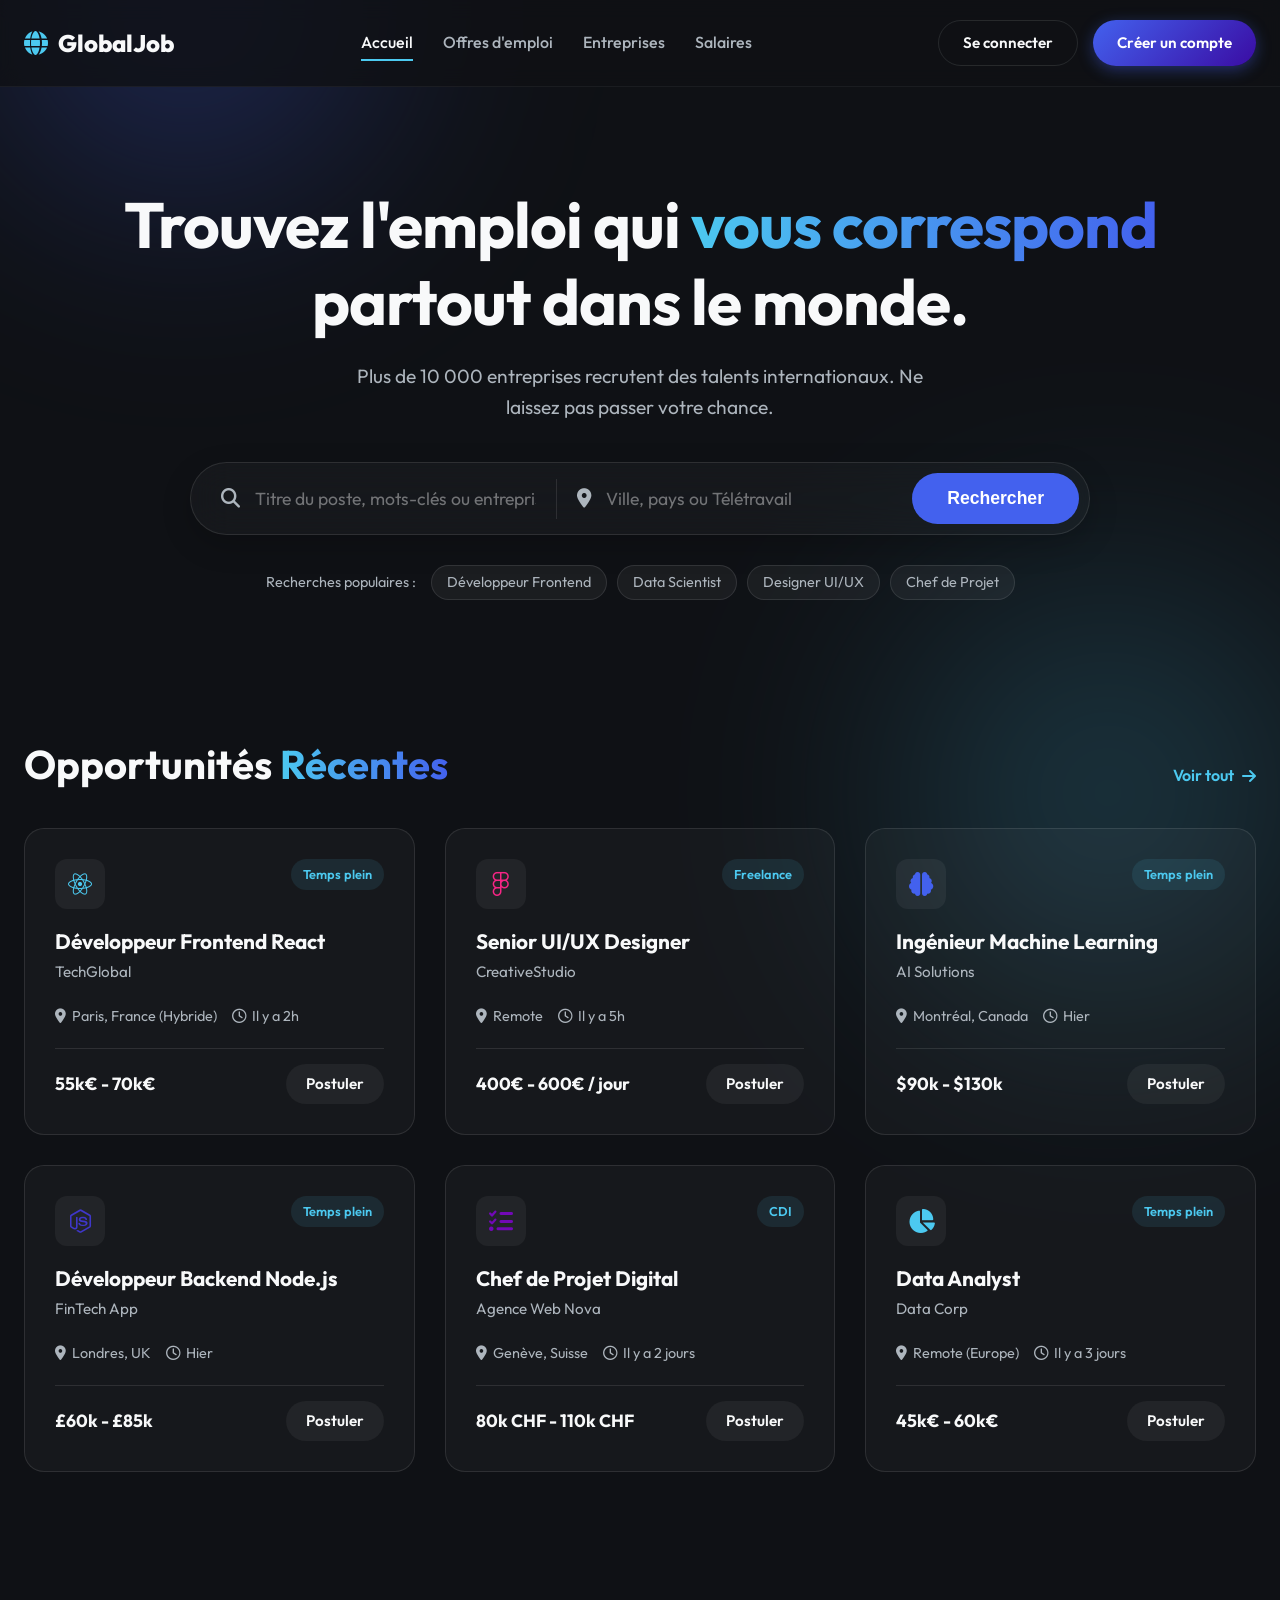
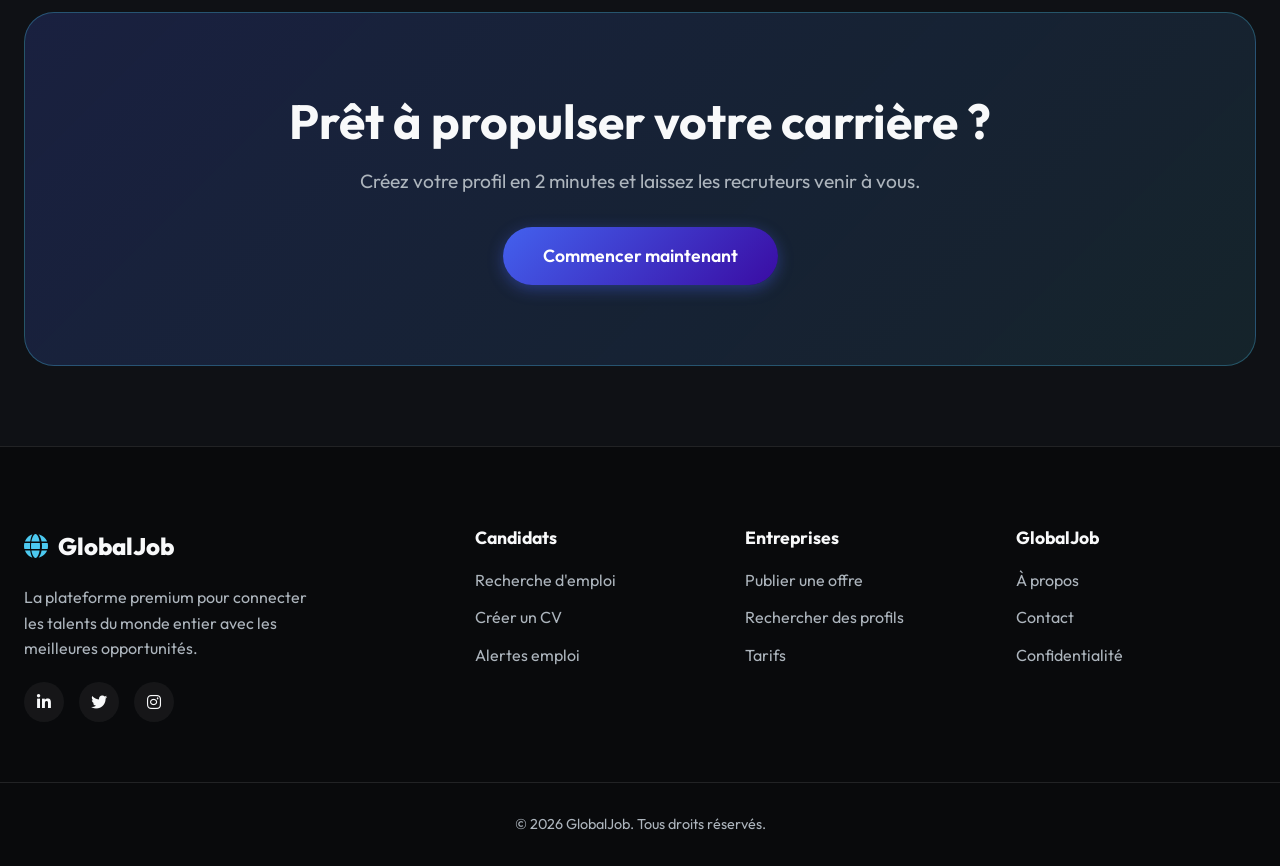
==== index.html @ 692766f7 "Initial commit: Projet de recherche d'emplois global (Frontend HTML/CSS/JS)" ====
<!DOCTYPE html>
<html lang="fr">
<head>
    <meta charset="UTF-8">
    <meta name="viewport" content="width=device-width, initial-scale=1.0">
    <title>GlobalJob - Trouvez l'emploi de vos rêves</title>
    <meta name="description" content="Plateforme premium de recherche d'emplois à l'échelle globale. Découvrez les meilleures opportunités de carrière.">
    
    <!-- Google Fonts: Outfit -->
    <link rel="preconnect" href="https://fonts.googleapis.com">
    <link rel="preconnect" href="https://fonts.gstatic.com" crossorigin>
    <link href="https://fonts.googleapis.com/css2?family=Outfit:wght@300;400;500;600;700;800&display=swap" rel="stylesheet">
    
    <!-- FontAwesome for Icons -->
    <link rel="stylesheet" href="https://cdnjs.cloudflare.com/ajax/libs/font-awesome/6.4.0/css/all.min.css">
    
    <!-- Custom CSS -->
    <link rel="stylesheet" href="styles.css">
</head>
<body>
    <div class="bg-glow glow-1"></div>
    <div class="bg-glow glow-2"></div>

    <header class="navbar">
        <div class="container nav-container">
            <a href="#" class="logo">
                <i class="fa-solid fa-globe"></i>
                <span>GlobalJob</span>
            </a>
            <nav class="nav-links">
                <a href="#" class="active">Accueil</a>
                <a href="#">Offres d'emploi</a>
                <a href="#">Entreprises</a>
                <a href="#">Salaires</a>
            </nav>
            <div class="nav-actions">
                <a href="#" class="btn btn-outline">Se connecter</a>
                <a href="#" class="btn btn-primary">Créer un compte</a>
            </div>
        </div>
    </header>

    <main>
        <section class="hero">
            <div class="container hero-container">
                <div class="hero-content">
                    <h1 class="hero-title">Trouvez l'emploi qui <span>vous correspond</span> partout dans le monde.</h1>
                    <p class="hero-subtitle">Plus de 10 000 entreprises recrutent des talents internationaux. Ne laissez pas passer votre chance.</p>
                    
                    <div class="search-container">
                        <form id="search-form" class="search-bar">
                            <div class="input-group">
                                <i class="fa-solid fa-magnifying-glass"></i>
                                <input type="text" id="job-title" placeholder="Titre du poste, mots-clés ou entreprise..." autocomplete="off">
                            </div>
                            <div class="divider"></div>
                            <div class="input-group">
                                <i class="fa-solid fa-location-dot"></i>
                                <input type="text" id="job-location" placeholder="Ville, pays ou Télétravail" autocomplete="off">
                            </div>
                            <button type="submit" class="btn btn-search">Rechercher</button>
                        </form>
                    </div>
                    
                    <div class="popular-searches">
                        <span>Recherches populaires :</span>
                        <div class="tags">
                            <span class="tag">Développeur Frontend</span>
                            <span class="tag">Data Scientist</span>
                            <span class="tag">Designer UI/UX</span>
                            <span class="tag">Chef de Projet</span>
                        </div>
                    </div>
                </div>
            </div>
        </section>

        <section class="jobs-section">
            <div class="container">
                <div class="section-header">
                    <h2>Opportunités <span>Récentes</span></h2>
                    <a href="#" class="view-all">Voir tout <i class="fa-solid fa-arrow-right"></i></a>
                </div>
                
                <div class="jobs-grid" id="jobs-container">
                    <!-- Job cards will be injected here by JS -->
                </div>
                
                <div id="loader" class="loader hidden">
                    <div class="spinner"></div>
                </div>
            </div>
        </section>

        <section class="cta-section">
            <div class="container">
                <div class="cta-card">
                    <div class="cta-content">
                        <h2>Prêt à propulser votre carrière ?</h2>
                        <p>Créez votre profil en 2 minutes et laissez les recruteurs venir à vous.</p>
                        <a href="#" class="btn btn-primary btn-large">Commencer maintenant</a>
                    </div>
                </div>
            </div>
        </section>
    </main>

    <footer>
        <div class="container footer-container">
            <div class="footer-brand">
                <a href="#" class="logo">
                    <i class="fa-solid fa-globe"></i>
                    <span>GlobalJob</span>
                </a>
                <p>La plateforme premium pour connecter les talents du monde entier avec les meilleures opportunités.</p>
                <div class="social-links">
                    <a href="#"><i class="fa-brands fa-linkedin-in"></i></a>
                    <a href="#"><i class="fa-brands fa-twitter"></i></a>
                    <a href="#"><i class="fa-brands fa-instagram"></i></a>
                </div>
            </div>
            <div class="footer-links">
                <div class="link-group">
                    <h3>Candidats</h3>
                    <a href="#">Recherche d'emploi</a>
                    <a href="#">Créer un CV</a>
                    <a href="#">Alertes emploi</a>
                </div>
                <div class="link-group">
                    <h3>Entreprises</h3>
                    <a href="#">Publier une offre</a>
                    <a href="#">Rechercher des profils</a>
                    <a href="#">Tarifs</a>
                </div>
                <div class="link-group">
                    <h3>GlobalJob</h3>
                    <a href="#">À propos</a>
                    <a href="#">Contact</a>
                    <a href="#">Confidentialité</a>
                </div>
            </div>
        </div>
        <div class="container footer-bottom">
            <p>&copy; 2026 GlobalJob. Tous droits réservés.</p>
        </div>
    </footer>

    <script src="script.js"></script>
</body>
</html>
---- styles.css ----
:root {
    --bg-dark: #0f1115;
    --bg-darker: #090a0c;
    --bg-card: rgba(255, 255, 255, 0.03);
    --bg-card-hover: rgba(255, 255, 255, 0.08);
    
    --primary: #4361ee;
    --primary-glow: rgba(67, 97, 238, 0.4);
    --accent: #4cc9f0;
    
    --text-main: #f8f9fa;
    --text-muted: #adb5bd;
    
    --border-color: rgba(255, 255, 255, 0.1);
    
    --transition-fast: 0.2s ease;
    --transition-normal: 0.3s cubic-bezier(0.175, 0.885, 0.32, 1.275);
    
    --font-main: 'Outfit', sans-serif;
}

* {
    margin: 0;
    padding: 0;
    box-sizing: border-box;
}

body {
    font-family: var(--font-main);
    background-color: var(--bg-dark);
    color: var(--text-main);
    line-height: 1.6;
    overflow-x: hidden;
    position: relative;
}

/* Background Glow Effects */
.bg-glow {
    position: absolute;
    border-radius: 50%;
    filter: blur(120px);
    z-index: -1;
    opacity: 0.5;
}

.glow-1 {
    top: -10%;
    left: -5%;
    width: 500px;
    height: 500px;
    background: radial-gradient(circle, var(--primary) 0%, transparent 70%);
}

.glow-2 {
    top: 20%;
    right: -10%;
    width: 600px;
    height: 600px;
    background: radial-gradient(circle, var(--accent) 0%, transparent 70%);
    opacity: 0.3;
}

.container {
    max-width: 1280px;
    margin: 0 auto;
    padding: 0 24px;
}

/* Typography */
h1, h2, h3 {
    line-height: 1.2;
    font-weight: 700;
}

h1 span, h2 span {
    background: linear-gradient(90deg, var(--accent), var(--primary));
    -webkit-background-clip: text;
    -webkit-text-fill-color: transparent;
}

a {
    text-decoration: none;
    color: inherit;
    transition: var(--transition-fast);
}

/* Buttons */
.btn {
    display: inline-flex;
    align-items: center;
    justify-content: center;
    padding: 10px 24px;
    border-radius: 50px;
    font-weight: 600;
    font-size: 0.95rem;
    cursor: pointer;
    transition: var(--transition-normal);
    border: none;
}

.btn-primary {
    background: linear-gradient(135deg, var(--primary), #3a0ca3);
    color: white;
    box-shadow: 0 4px 15px var(--primary-glow);
}

.btn-primary:hover {
    transform: translateY(-2px);
    box-shadow: 0 8px 25px var(--primary-glow);
}

.btn-outline {
    background: transparent;
    border: 1px solid var(--border-color);
    color: var(--text-main);
}

.btn-outline:hover {
    border-color: var(--text-main);
    background: rgba(255, 255, 255, 0.05);
}

/* Navbar */
.navbar {
    padding: 20px 0;
    position: sticky;
    top: 0;
    z-index: 100;
    backdrop-filter: blur(10px);
    -webkit-backdrop-filter: blur(10px);
    border-bottom: 1px solid rgba(255, 255, 255, 0.05);
    background: rgba(15, 17, 21, 0.8);
}

.nav-container {
    display: flex;
    justify-content: space-between;
    align-items: center;
}

.logo {
    display: flex;
    align-items: center;
    gap: 10px;
    font-size: 1.5rem;
    font-weight: 800;
}

.logo i {
    color: var(--accent);
}

.nav-links {
    display: flex;
    gap: 30px;
}

.nav-links a {
    color: var(--text-muted);
    font-weight: 500;
    position: relative;
}

.nav-links a:hover, .nav-links a.active {
    color: var(--text-main);
}

.nav-links a::after {
    content: '';
    position: absolute;
    bottom: -5px;
    left: 0;
    width: 0;
    height: 2px;
    background: var(--accent);
    transition: var(--transition-fast);
}

.nav-links a:hover::after, .nav-links a.active::after {
    width: 100%;
}

.nav-actions {
    display: flex;
    gap: 15px;
}

/* Hero Section */
.hero {
    padding: 100px 0 80px;
    text-align: center;
}

.hero-title {
    font-size: 4rem;
    margin-bottom: 20px;
    letter-spacing: -1px;
}

.hero-subtitle {
    font-size: 1.2rem;
    color: var(--text-muted);
    max-width: 600px;
    margin: 0 auto 40px;
}

/* Search Bar */
.search-container {
    max-width: 900px;
    margin: 0 auto 30px;
    background: var(--bg-card);
    border: 1px solid var(--border-color);
    border-radius: 60px;
    padding: 10px;
    backdrop-filter: blur(20px);
    box-shadow: 0 10px 30px rgba(0,0,0,0.2);
}

.search-bar {
    display: flex;
    align-items: center;
}

.input-group {
    display: flex;
    align-items: center;
    flex: 1;
    padding: 0 20px;
    gap: 15px;
}

.input-group i {
    color: var(--text-muted);
    font-size: 1.2rem;
}

.input-group input {
    background: transparent;
    border: none;
    color: var(--text-main);
    font-size: 1.1rem;
    width: 100%;
    font-family: inherit;
    outline: none;
}

.input-group input::placeholder {
    color: rgba(255, 255, 255, 0.4);
}

.divider {
    width: 1px;
    height: 40px;
    background: var(--border-color);
}

.btn-search {
    background: var(--primary);
    color: white;
    padding: 15px 35px;
    font-size: 1.1rem;
    border-radius: 50px;
}

.btn-search:hover {
    background: var(--accent);
    transform: scale(1.02);
}

.popular-searches {
    display: flex;
    align-items: center;
    justify-content: center;
    gap: 15px;
    color: var(--text-muted);
    font-size: 0.9rem;
}

.tags {
    display: flex;
    gap: 10px;
    flex-wrap: wrap;
}

.tag {
    background: rgba(255, 255, 255, 0.05);
    padding: 5px 15px;
    border-radius: 20px;
    border: 1px solid rgba(255, 255, 255, 0.1);
    cursor: pointer;
    transition: var(--transition-fast);
}

.tag:hover {
    background: rgba(255, 255, 255, 0.1);
    color: var(--text-main);
}

/* Jobs Section */
.jobs-section {
    padding: 60px 0;
}

.section-header {
    display: flex;
    justify-content: space-between;
    align-items: flex-end;
    margin-bottom: 40px;
}

.section-header h2 {
    font-size: 2.5rem;
}

.view-all {
    color: var(--accent);
    font-weight: 600;
    display: flex;
    align-items: center;
    gap: 8px;
}

.view-all:hover {
    gap: 12px;
}

.jobs-grid {
    display: grid;
    grid-template-columns: repeat(auto-fill, minmax(350px, 1fr));
    gap: 30px;
}

/* Job Card */
.job-card {
    background: var(--bg-card);
    border: 1px solid var(--border-color);
    border-radius: 20px;
    padding: 30px;
    transition: var(--transition-normal);
    position: relative;
    overflow: hidden;
    display: flex;
    flex-direction: column;
    gap: 20px;
}

.job-card::before {
    content: '';
    position: absolute;
    top: 0;
    left: 0;
    width: 4px;
    height: 0;
    background: var(--accent);
    transition: var(--transition-normal);
}

.job-card:hover {
    transform: translateY(-10px);
    background: var(--bg-card-hover);
    box-shadow: 0 20px 40px rgba(0, 0, 0, 0.3);
    border-color: rgba(255, 255, 255, 0.2);
}

.job-card:hover::before {
    height: 100%;
}

.job-header {
    display: flex;
    justify-content: space-between;
    align-items: flex-start;
}

.company-logo {
    width: 50px;
    height: 50px;
    border-radius: 12px;
    background: #fff;
    display: flex;
    align-items: center;
    justify-content: center;
    font-size: 1.5rem;
    color: var(--bg-dark);
}

.job-type {
    background: rgba(76, 201, 240, 0.1);
    color: var(--accent);
    padding: 5px 12px;
    border-radius: 20px;
    font-size: 0.8rem;
    font-weight: 600;
}

.job-info h3 {
    font-size: 1.3rem;
    margin-bottom: 5px;
}

.company-name {
    color: var(--text-muted);
    font-size: 0.95rem;
}

.job-meta {
    display: flex;
    gap: 15px;
    color: var(--text-muted);
    font-size: 0.9rem;
}

.job-meta span {
    display: flex;
    align-items: center;
    gap: 6px;
}

.job-footer {
    display: flex;
    justify-content: space-between;
    align-items: center;
    margin-top: auto;
    padding-top: 15px;
    border-top: 1px solid var(--border-color);
}

.salary {
    font-weight: 700;
    font-size: 1.1rem;
    color: var(--text-main);
}

.btn-apply {
    background: rgba(255, 255, 255, 0.05);
    padding: 8px 20px;
}

.job-card:hover .btn-apply {
    background: var(--primary);
    color: white;
}

/* CTA Section */
.cta-section {
    padding: 80px 0;
}

.cta-card {
    background: linear-gradient(135deg, rgba(67, 97, 238, 0.2), rgba(76, 201, 240, 0.1));
    border: 1px solid rgba(76, 201, 240, 0.3);
    border-radius: 30px;
    padding: 80px 40px;
    text-align: center;
    position: relative;
    overflow: hidden;
}

.cta-content {
    position: relative;
    z-index: 2;
}

.cta-card h2 {
    font-size: 3rem;
    margin-bottom: 15px;
}

.cta-card p {
    font-size: 1.2rem;
    color: var(--text-muted);
    margin-bottom: 30px;
}

.btn-large {
    padding: 15px 40px;
    font-size: 1.1rem;
}

/* Footer */
footer {
    background: var(--bg-darker);
    padding: 80px 0 30px;
    border-top: 1px solid var(--border-color);
}

.footer-container {
    display: grid;
    grid-template-columns: 1fr 2fr;
    gap: 60px;
    margin-bottom: 60px;
}

.footer-brand p {
    color: var(--text-muted);
    margin: 20px 0;
    max-width: 300px;
}

.social-links {
    display: flex;
    gap: 15px;
}

.social-links a {
    display: flex;
    align-items: center;
    justify-content: center;
    width: 40px;
    height: 40px;
    border-radius: 50%;
    background: rgba(255, 255, 255, 0.05);
    color: var(--text-main);
}

.social-links a:hover {
    background: var(--primary);
    transform: translateY(-3px);
}

.footer-links {
    display: grid;
    grid-template-columns: repeat(3, 1fr);
    gap: 30px;
}

.link-group h3 {
    font-size: 1.1rem;
    margin-bottom: 20px;
}

.link-group a {
    display: block;
    color: var(--text-muted);
    margin-bottom: 12px;
}

.link-group a:hover {
    color: var(--accent);
    transform: translateX(5px);
}

.footer-bottom {
    text-align: center;
    color: var(--text-muted);
    font-size: 0.9rem;
    padding-top: 30px;
    border-top: 1px solid var(--border-color);
}

/* Responsive Design */
@media (max-width: 992px) {
    .hero-title {
        font-size: 3rem;
    }
    .search-bar {
        flex-direction: column;
        border-radius: 20px;
        padding: 20px;
        gap: 15px;
    }
    .divider {
        width: 100%;
        height: 1px;
    }
    .btn-search {
        width: 100%;
    }
    .footer-container {
        grid-template-columns: 1fr;
    }
}

@media (max-width: 768px) {
    .nav-links {
        display: none;
    }
    .hero-title {
        font-size: 2.5rem;
    }
    .jobs-grid {
        grid-template-columns: 1fr;
    }
    .cta-card h2 {
        font-size: 2rem;
    }
    .footer-links {
        grid-template-columns: 1fr;
    }
}

/* Animations */
@keyframes fadeIn {
    from { opacity: 0; transform: translateY(20px); }
    to { opacity: 1; transform: translateY(0); }
}

.animate-fade-in {
    animation: fadeIn 0.6s cubic-bezier(0.175, 0.885, 0.32, 1.275) forwards;
}

.delay-1 { animation-delay: 0.1s; }
.delay-2 { animation-delay: 0.2s; }
.delay-3 { animation-delay: 0.3s; }
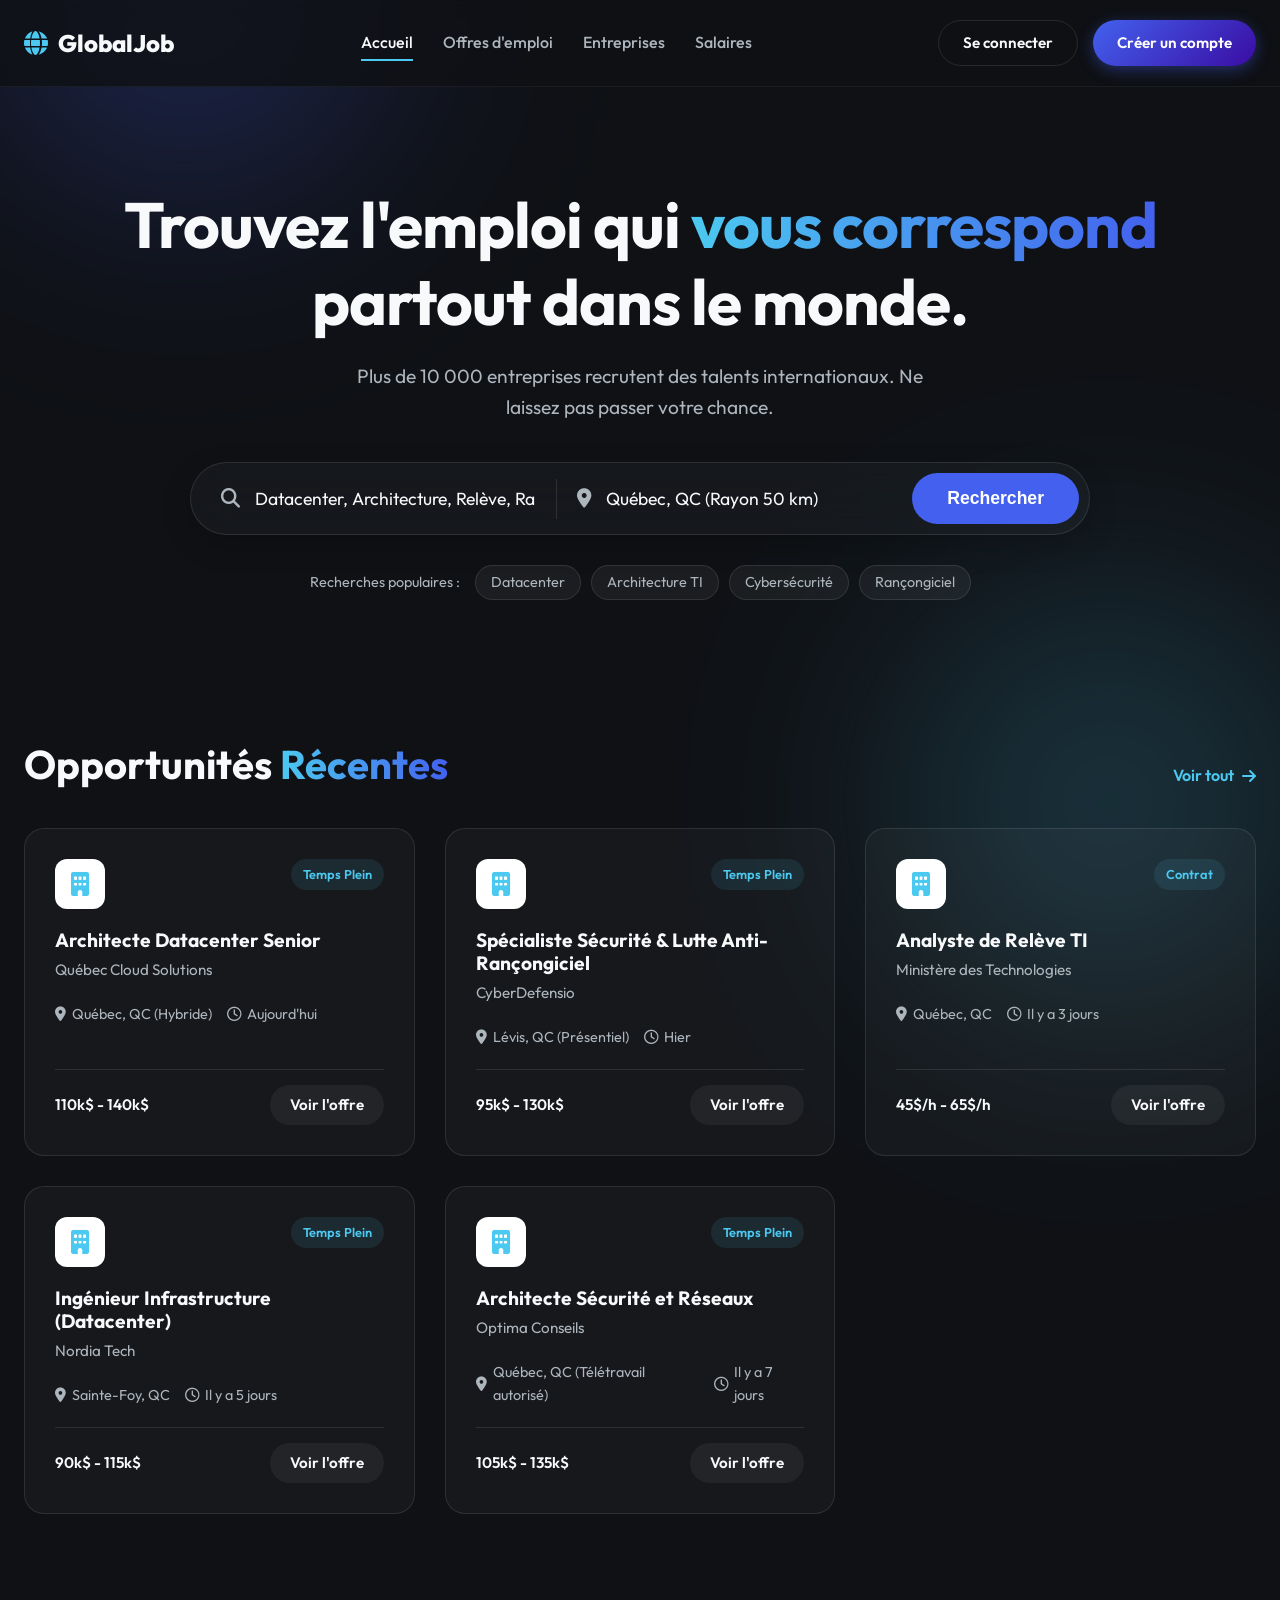
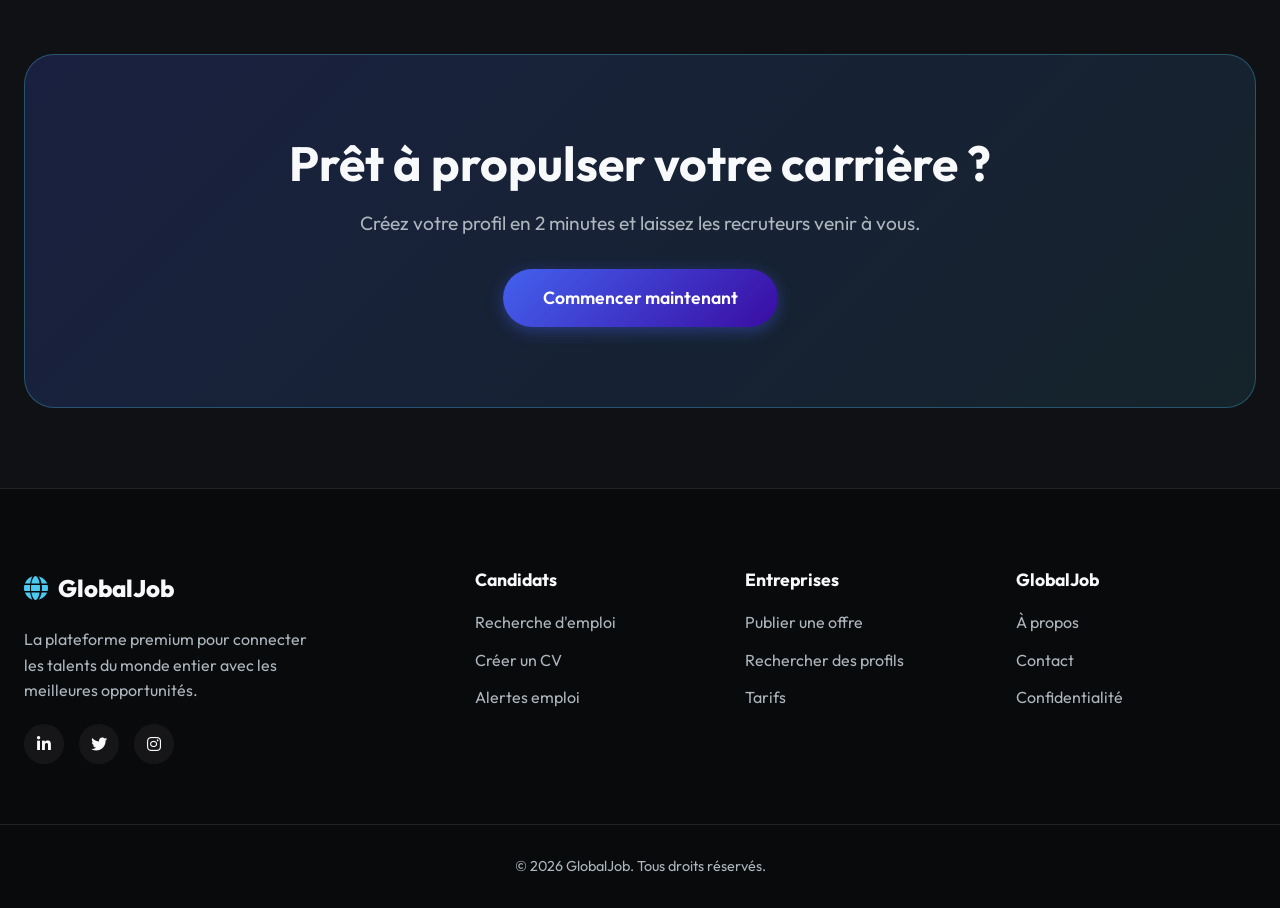
==== commit a63880fe: "Add Quebec specific mock search hybrid feature" ====
--- a/index.html
+++ b/index.html
@@ -51,12 +51,12 @@
                         <form id="search-form" class="search-bar">
                             <div class="input-group">
                                 <i class="fa-solid fa-magnifying-glass"></i>
-                                <input type="text" id="job-title" placeholder="Titre du poste, mots-clés ou entreprise..." autocomplete="off">
+                                <input type="text" id="job-title" value="Datacenter, Architecture, Relève, Rançongiciel" placeholder="Titre du poste, mots-clés ou entreprise..." autocomplete="off">
                             </div>
                             <div class="divider"></div>
                             <div class="input-group">
                                 <i class="fa-solid fa-location-dot"></i>
-                                <input type="text" id="job-location" placeholder="Ville, pays ou Télétravail" autocomplete="off">
+                                <input type="text" id="job-location" value="Québec, QC (Rayon 50 km)" placeholder="Ville, pays ou Télétravail" autocomplete="off">
                             </div>
                             <button type="submit" class="btn btn-search">Rechercher</button>
                         </form>
@@ -65,10 +65,10 @@
                     <div class="popular-searches">
                         <span>Recherches populaires :</span>
                         <div class="tags">
-                            <span class="tag">Développeur Frontend</span>
-                            <span class="tag">Data Scientist</span>
-                            <span class="tag">Designer UI/UX</span>
-                            <span class="tag">Chef de Projet</span>
+                            <span class="tag">Datacenter</span>
+                            <span class="tag">Architecture TI</span>
+                            <span class="tag">Cybersécurité</span>
+                            <span class="tag">Rançongiciel</span>
                         </div>
                     </div>
                 </div>
--- a/styles.css
+++ b/styles.css
@@ -328,6 +328,33 @@
     display: grid;
     grid-template-columns: repeat(auto-fill, minmax(350px, 1fr));
     gap: 30px;
+    min-height: 200px; /* Minimum height for loader */
+}
+
+/* Loader Styles */
+.loader {
+    display: flex;
+    justify-content: center;
+    align-items: center;
+    padding: 40px 0;
+    width: 100%;
+}
+
+.spinner {
+    width: 50px;
+    height: 50px;
+    border: 5px solid rgba(76, 201, 240, 0.2);
+    border-top-color: var(--accent);
+    border-radius: 50%;
+    animation: spin 1s linear infinite;
+}
+
+@keyframes spin {
+    to { transform: rotate(360deg); }
+}
+
+.hidden {
+    display: none !important;
 }
 
 /* Job Card */
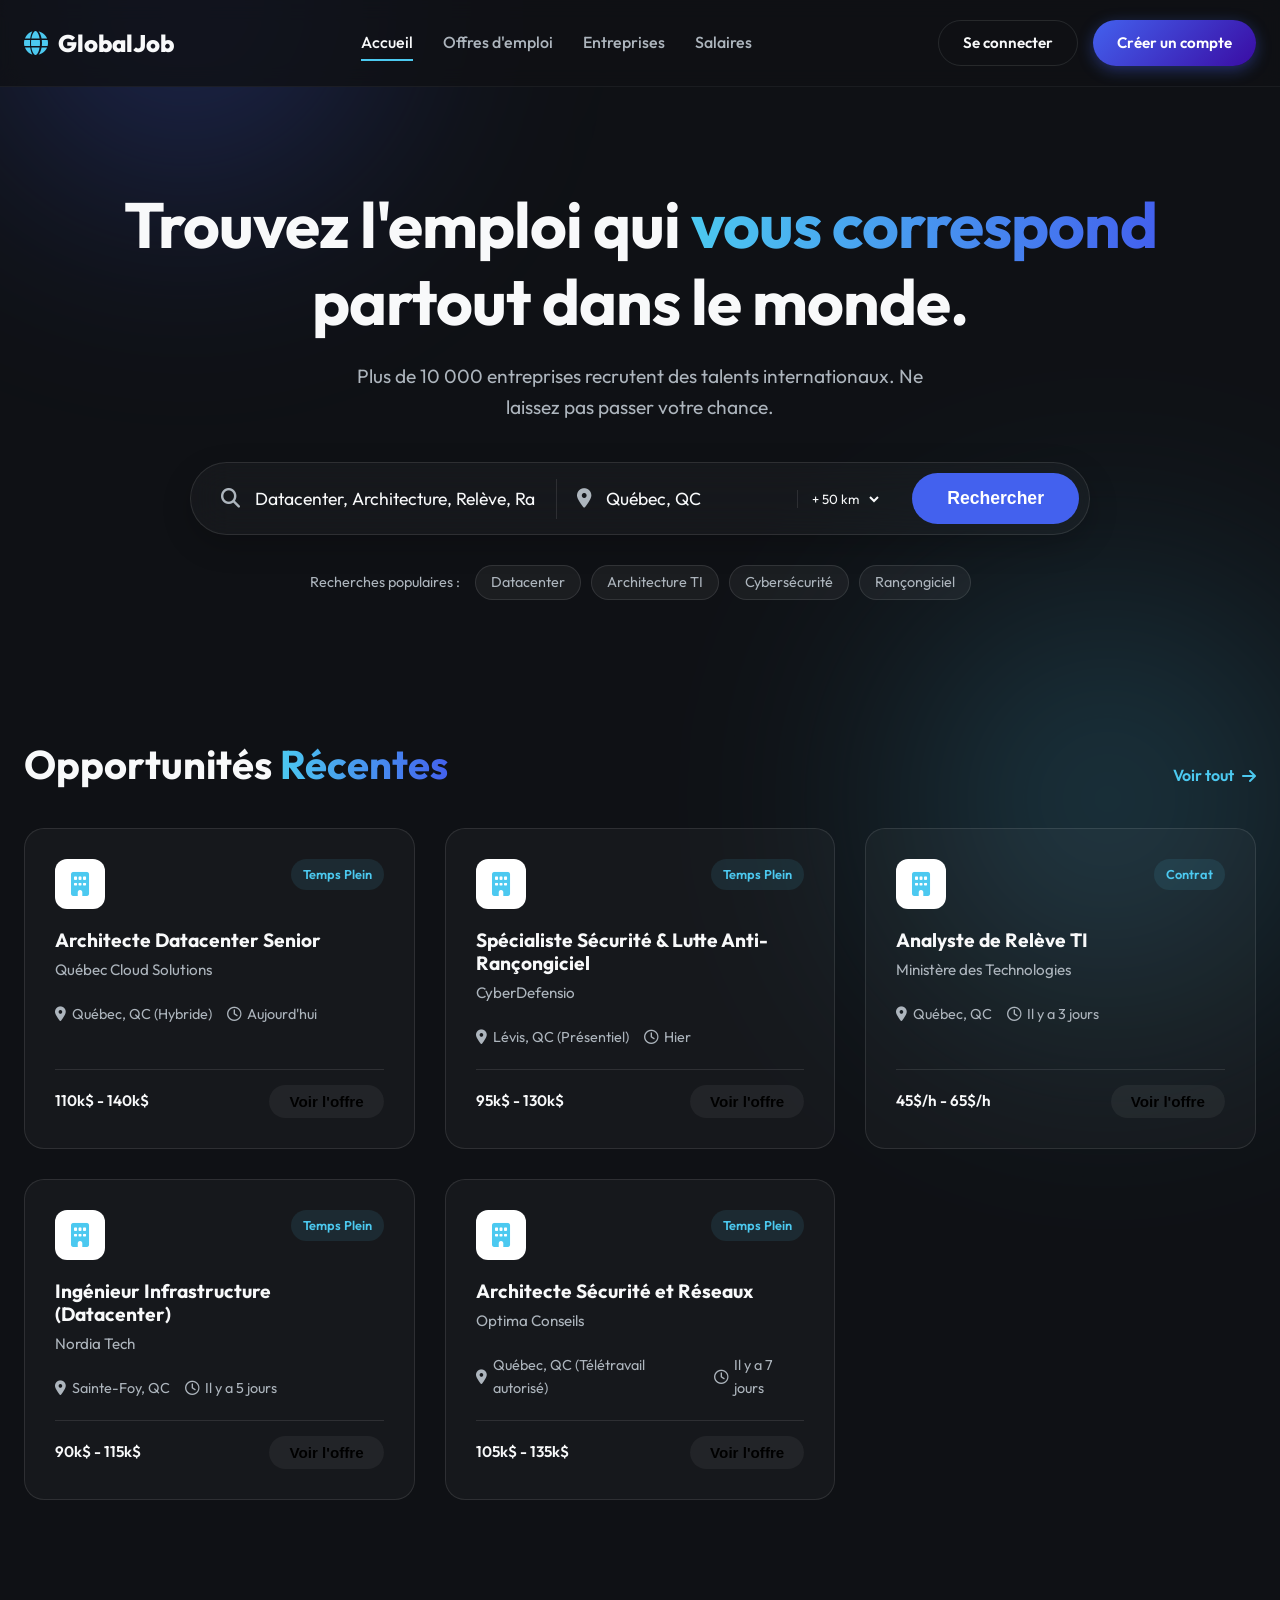
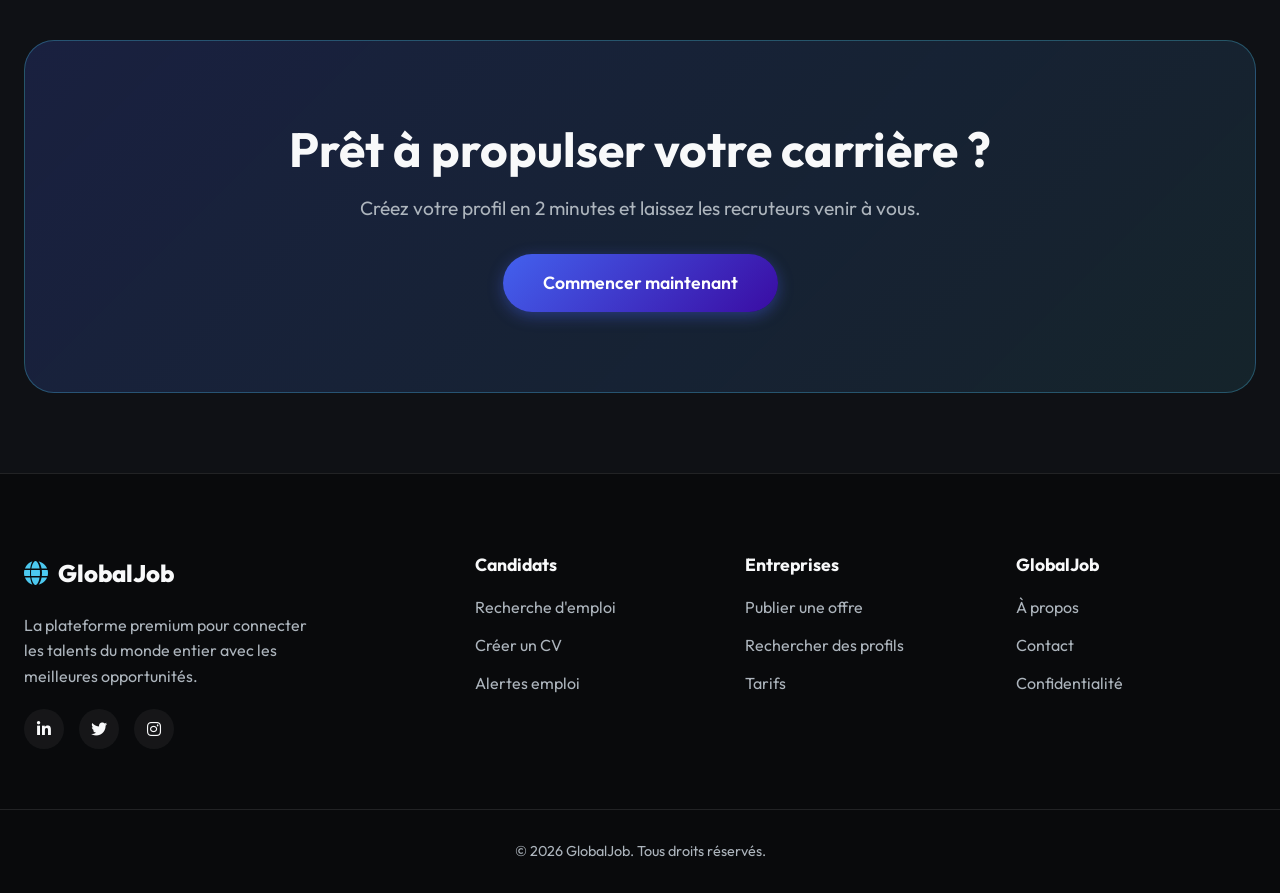
==== commit 9195631c: "Sprint 3: Details page and Radius Selector" ====
--- a/index.html
+++ b/index.html
@@ -56,7 +56,14 @@
                             <div class="divider"></div>
                             <div class="input-group">
                                 <i class="fa-solid fa-location-dot"></i>
-                                <input type="text" id="job-location" value="Québec, QC (Rayon 50 km)" placeholder="Ville, pays ou Télétravail" autocomplete="off">
+                                <input type="text" id="job-location" value="Québec, QC" placeholder="Ville, pays ou Télétravail" autocomplete="off">
+                                <select id="job-radius" style="border:none; background:transparent; outline:none; color:var(--text); cursor:pointer; padding-left: 10px; border-left: 1px solid rgba(255,255,255,0.1); margin-right: 10px; font-family: inherit;">
+                                    <option value="10" style="color: black;">+ 10 km</option>
+                                    <option value="25" style="color: black;">+ 25 km</option>
+                                    <option value="50" selected style="color: black;">+ 50 km</option>
+                                    <option value="100" style="color: black;">+ 100 km</option>
+                                    <option value="0" style="color: black;">Partout</option>
+                                </select>
                             </div>
                             <button type="submit" class="btn btn-search">Rechercher</button>
                         </form>
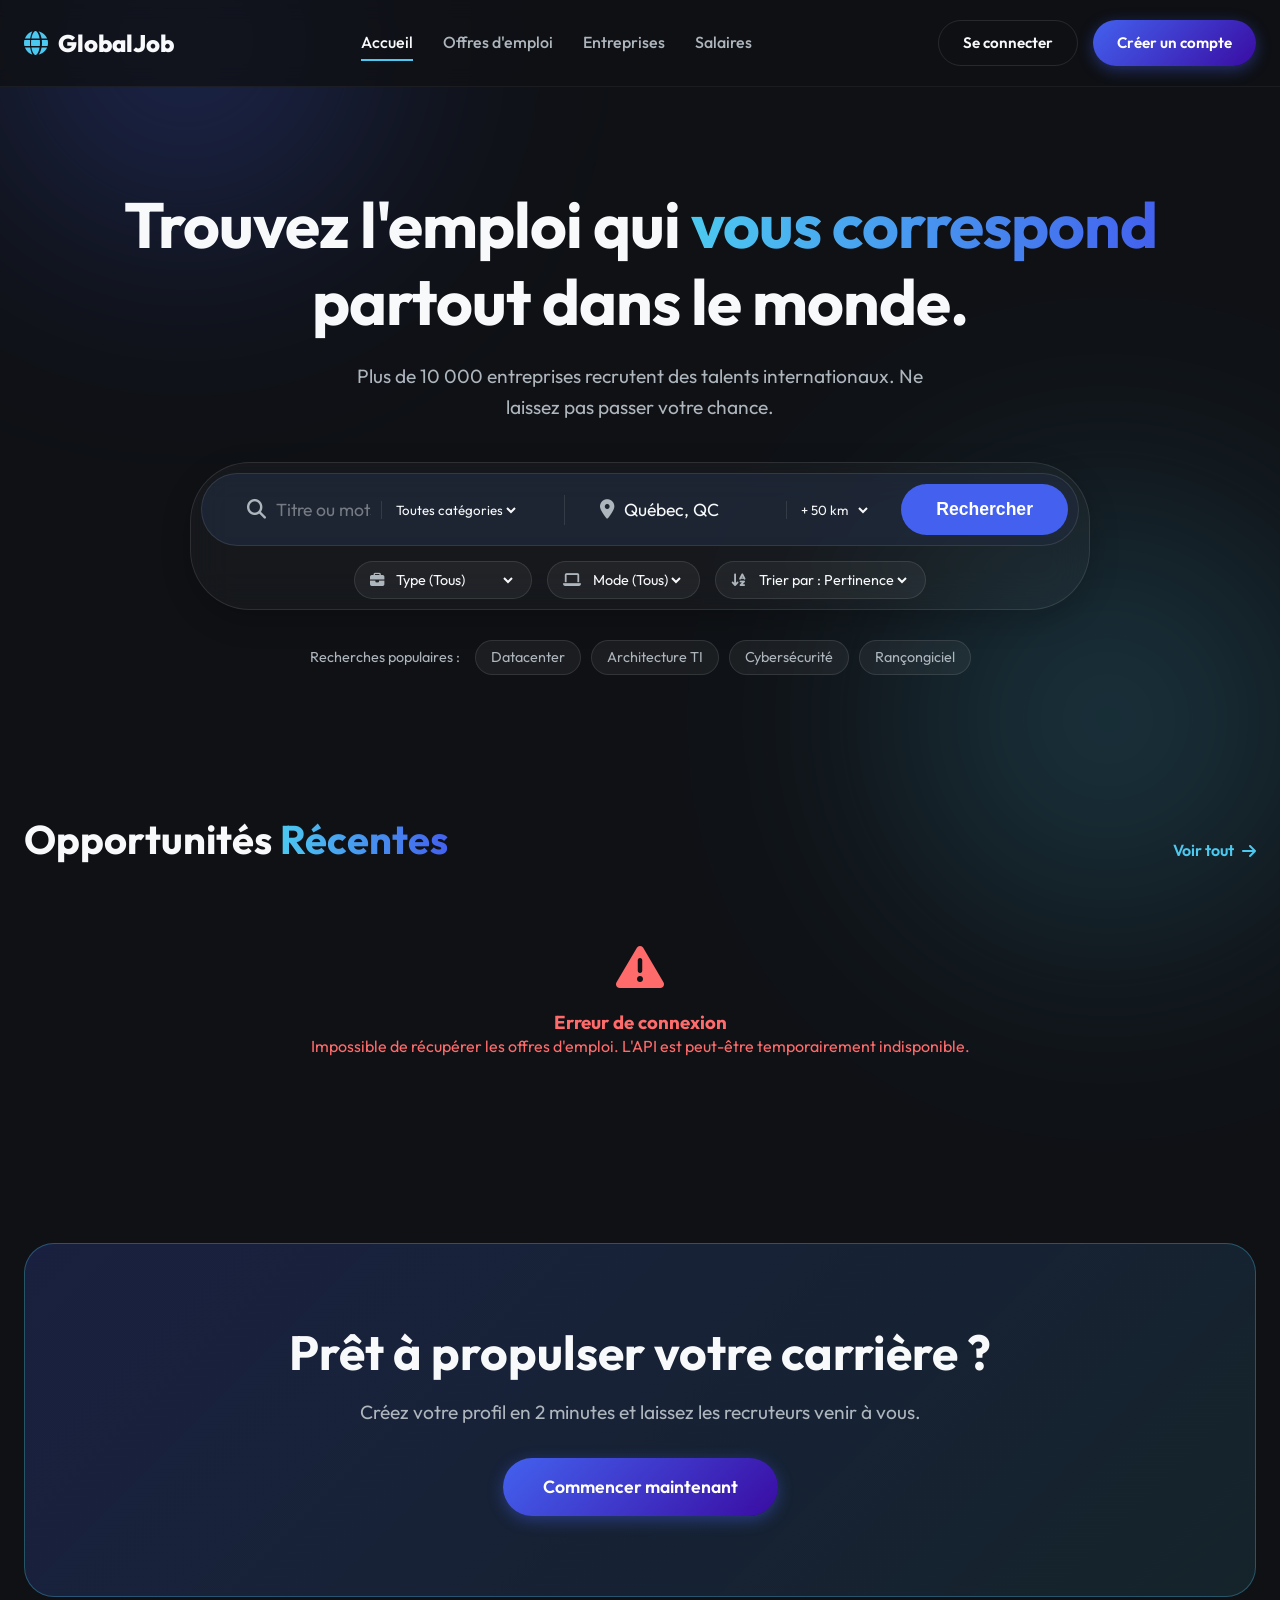
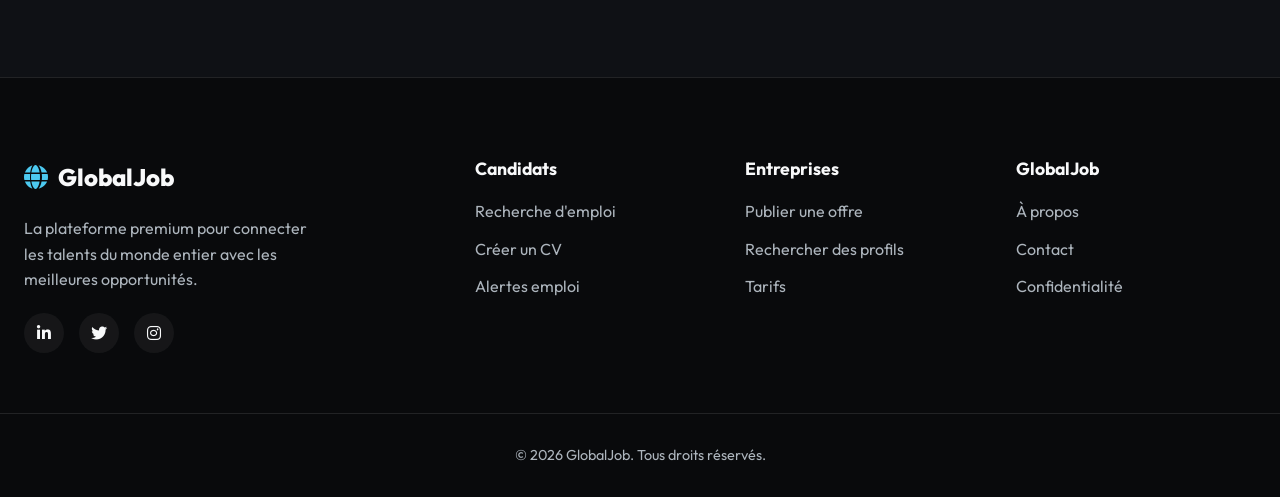
==== commit 36376aa5: "Sprint 7: Advanced dynamic filters and category selector" ====
--- a/index.html
+++ b/index.html
@@ -48,24 +48,60 @@
                     <p class="hero-subtitle">Plus de 10 000 entreprises recrutent des talents internationaux. Ne laissez pas passer votre chance.</p>
                     
                     <div class="search-container">
-                        <form id="search-form" class="search-bar">
-                            <div class="input-group">
-                                <i class="fa-solid fa-magnifying-glass"></i>
-                                <input type="text" id="job-title" value="Datacenter, Architecture, Relève, Rançongiciel" placeholder="Titre du poste, mots-clés ou entreprise..." autocomplete="off">
+                        <form id="search-form" style="display: flex; flex-direction: column; width: 100%; gap: 15px;">
+                            <div class="search-bar" style="display: flex; align-items: center; width: 100%; background: rgba(30, 41, 59, 0.7); backdrop-filter: blur(10px); border: 1px solid rgba(255, 255, 255, 0.1); border-radius: 50px; padding: 10px 10px 10px 25px;">
+                                <div class="input-group" style="flex: 1; display: flex; align-items: center; gap: 10px;">
+                                    <i class="fa-solid fa-magnifying-glass"></i>
+                                    <input type="text" id="job-title" value="" placeholder="Titre ou mots-clés..." autocomplete="off" style="border:none; background:transparent; outline:none; color:var(--text); width:100%;">
+                                    <select id="job-category" style="border:none; background:transparent; outline:none; color:var(--text); cursor:pointer; padding-left: 10px; border-left: 1px solid rgba(255,255,255,0.1); margin-right: 10px; font-family: inherit;">
+                                        <option value="all" style="color: black;">Toutes catégories</option>
+                                        <option value="software-dev" style="color: black;">Développement</option>
+                                        <option value="data" style="color: black;">Données</option>
+                                        <option value="devops" style="color: black;">DevOps</option>
+                                    </select>
+                                </div>
+                                <div class="divider" style="width: 1px; height: 30px; background: rgba(255, 255, 255, 0.1); margin: 0 15px;"></div>
+                                <div class="input-group" style="flex: 1; display: flex; align-items: center; gap: 10px;">
+                                    <i class="fa-solid fa-location-dot"></i>
+                                    <input type="text" id="job-location" value="Québec, QC" placeholder="Ville, pays..." autocomplete="off" style="border:none; background:transparent; outline:none; color:var(--text); width:100%;">
+                                    <select id="job-radius" style="border:none; background:transparent; outline:none; color:var(--text); cursor:pointer; padding-left: 10px; border-left: 1px solid rgba(255,255,255,0.1); margin-right: 10px; font-family: inherit;">
+                                        <option value="10" style="color: black;">+ 10 km</option>
+                                        <option value="25" style="color: black;">+ 25 km</option>
+                                        <option value="50" selected style="color: black;">+ 50 km</option>
+                                        <option value="100" style="color: black;">+ 100 km</option>
+                                        <option value="0" style="color: black;">Partout</option>
+                                    </select>
+                                </div>
+                                <button type="submit" class="btn btn-search">Rechercher</button>
                             </div>
-                            <div class="divider"></div>
-                            <div class="input-group">
-                                <i class="fa-solid fa-location-dot"></i>
-                                <input type="text" id="job-location" value="Québec, QC" placeholder="Ville, pays ou Télétravail" autocomplete="off">
-                                <select id="job-radius" style="border:none; background:transparent; outline:none; color:var(--text); cursor:pointer; padding-left: 10px; border-left: 1px solid rgba(255,255,255,0.1); margin-right: 10px; font-family: inherit;">
-                                    <option value="10" style="color: black;">+ 10 km</option>
-                                    <option value="25" style="color: black;">+ 25 km</option>
-                                    <option value="50" selected style="color: black;">+ 50 km</option>
-                                    <option value="100" style="color: black;">+ 100 km</option>
-                                    <option value="0" style="color: black;">Partout</option>
-                                </select>
+                            
+                            <!-- Filtres avancés (Sprint 7) -->
+                            <div style="display: flex; gap: 15px; flex-wrap: wrap; justify-content: center; align-items: center;">
+                                <div style="background: rgba(255,255,255,0.05); padding: 8px 15px; border-radius: 20px; border: 1px solid rgba(255,255,255,0.1); display: flex; align-items: center; gap: 8px;">
+                                    <i class="fa-solid fa-briefcase" style="color: var(--text-muted); font-size: 0.9rem;"></i>
+                                    <select id="filter-type" style="background: transparent; border: none; color: var(--text); outline: none; font-size: 0.9rem; cursor: pointer; font-family: inherit;">
+                                        <option value="all" style="color: black;">Type (Tous)</option>
+                                        <option value="temps plein" style="color: black;">Temps plein</option>
+                                        <option value="contrat" style="color: black;">Contrat / Partiel</option>
+                                    </select>
+                                </div>
+                                <div style="background: rgba(255,255,255,0.05); padding: 8px 15px; border-radius: 20px; border: 1px solid rgba(255,255,255,0.1); display: flex; align-items: center; gap: 8px;">
+                                    <i class="fa-solid fa-laptop" style="color: var(--text-muted); font-size: 0.9rem;"></i>
+                                    <select id="filter-mode" style="background: transparent; border: none; color: var(--text); outline: none; font-size: 0.9rem; cursor: pointer; font-family: inherit;">
+                                        <option value="all" style="color: black;">Mode (Tous)</option>
+                                        <option value="à distance" style="color: black;">À distance</option>
+                                        <option value="hybride" style="color: black;">Hybride</option>
+                                        <option value="présentiel" style="color: black;">Présentiel</option>
+                                    </select>
+                                </div>
+                                <div style="background: rgba(255,255,255,0.05); padding: 8px 15px; border-radius: 20px; border: 1px solid rgba(255,255,255,0.1); display: flex; align-items: center; gap: 8px;">
+                                    <i class="fa-solid fa-arrow-down-a-z" style="color: var(--text-muted); font-size: 0.9rem;"></i>
+                                    <select id="sort-by" style="background: transparent; border: none; color: var(--text); outline: none; font-size: 0.9rem; cursor: pointer; font-family: inherit;">
+                                        <option value="relevance" style="color: black;">Trier par : Pertinence</option>
+                                        <option value="date" style="color: black;">Trier par : Récents</option>
+                                    </select>
+                                </div>
                             </div>
-                            <button type="submit" class="btn btn-search">Rechercher</button>
                         </form>
                     </div>
                     
